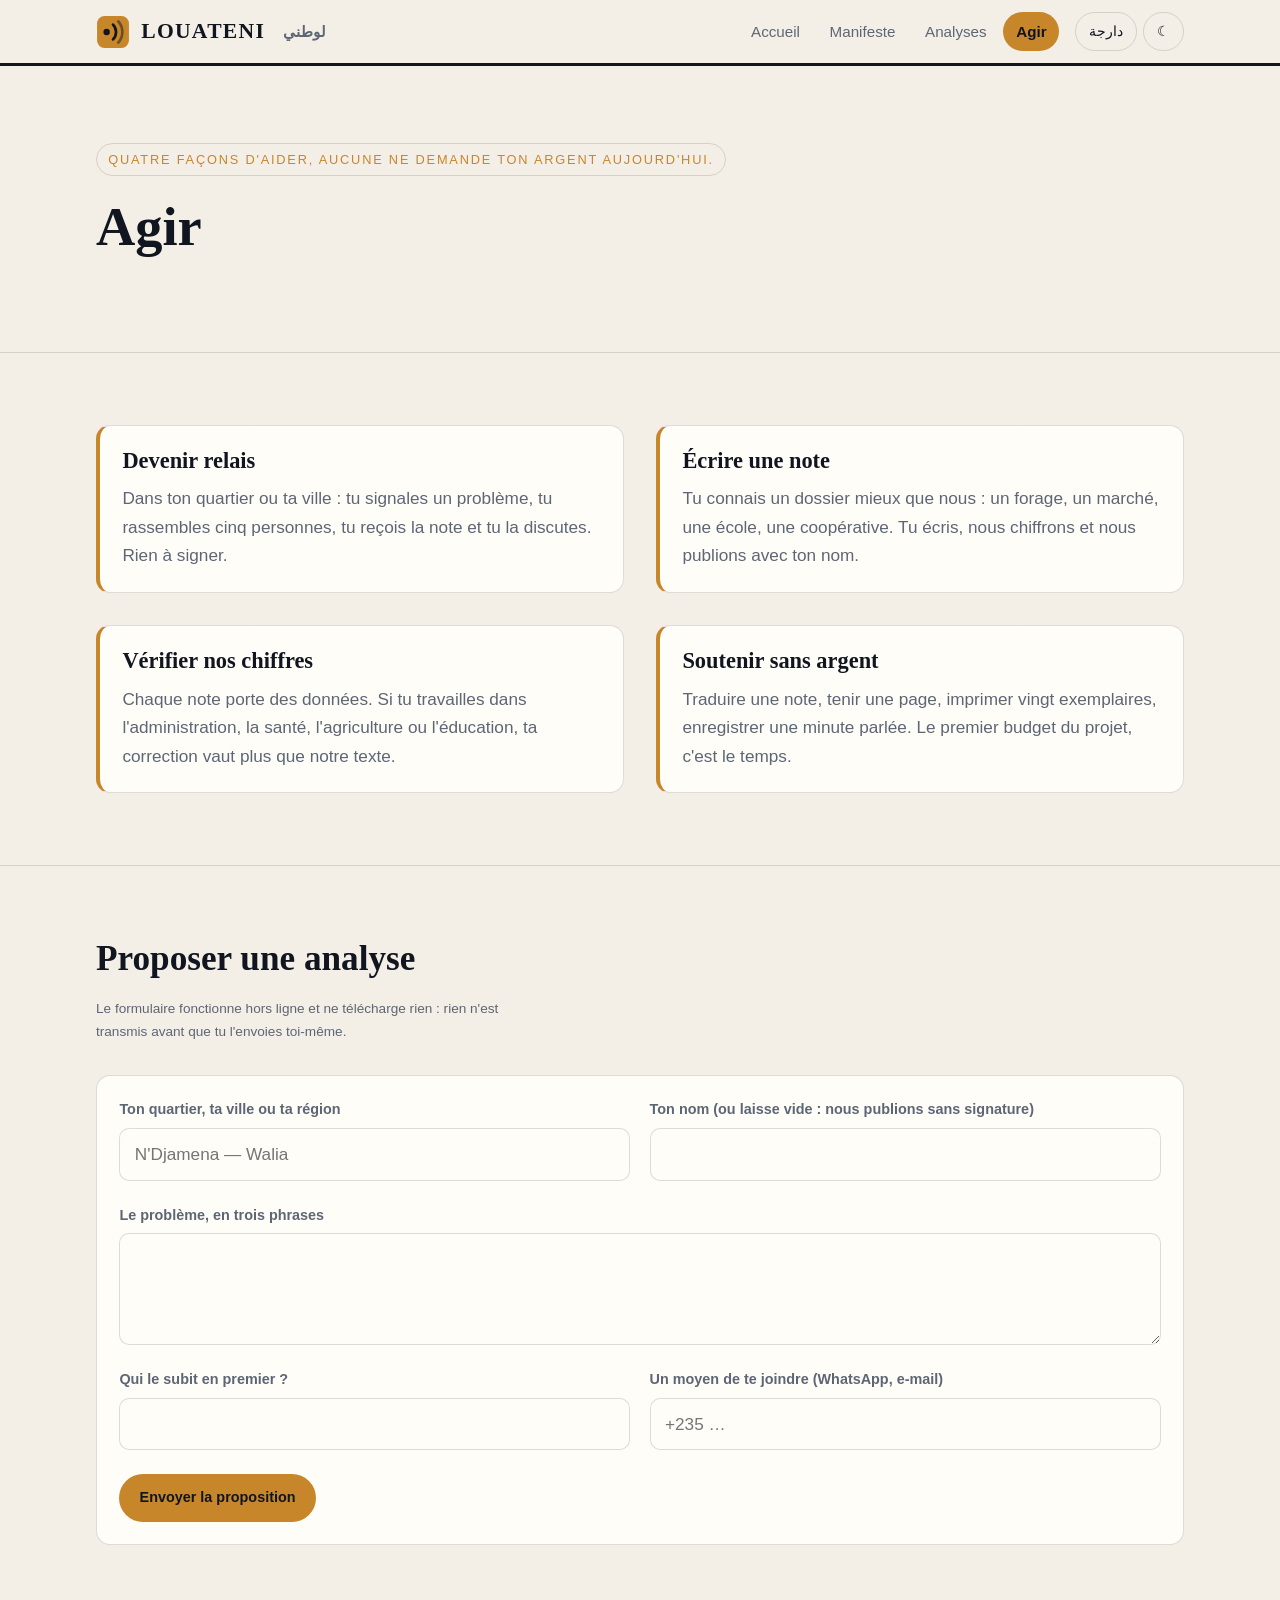
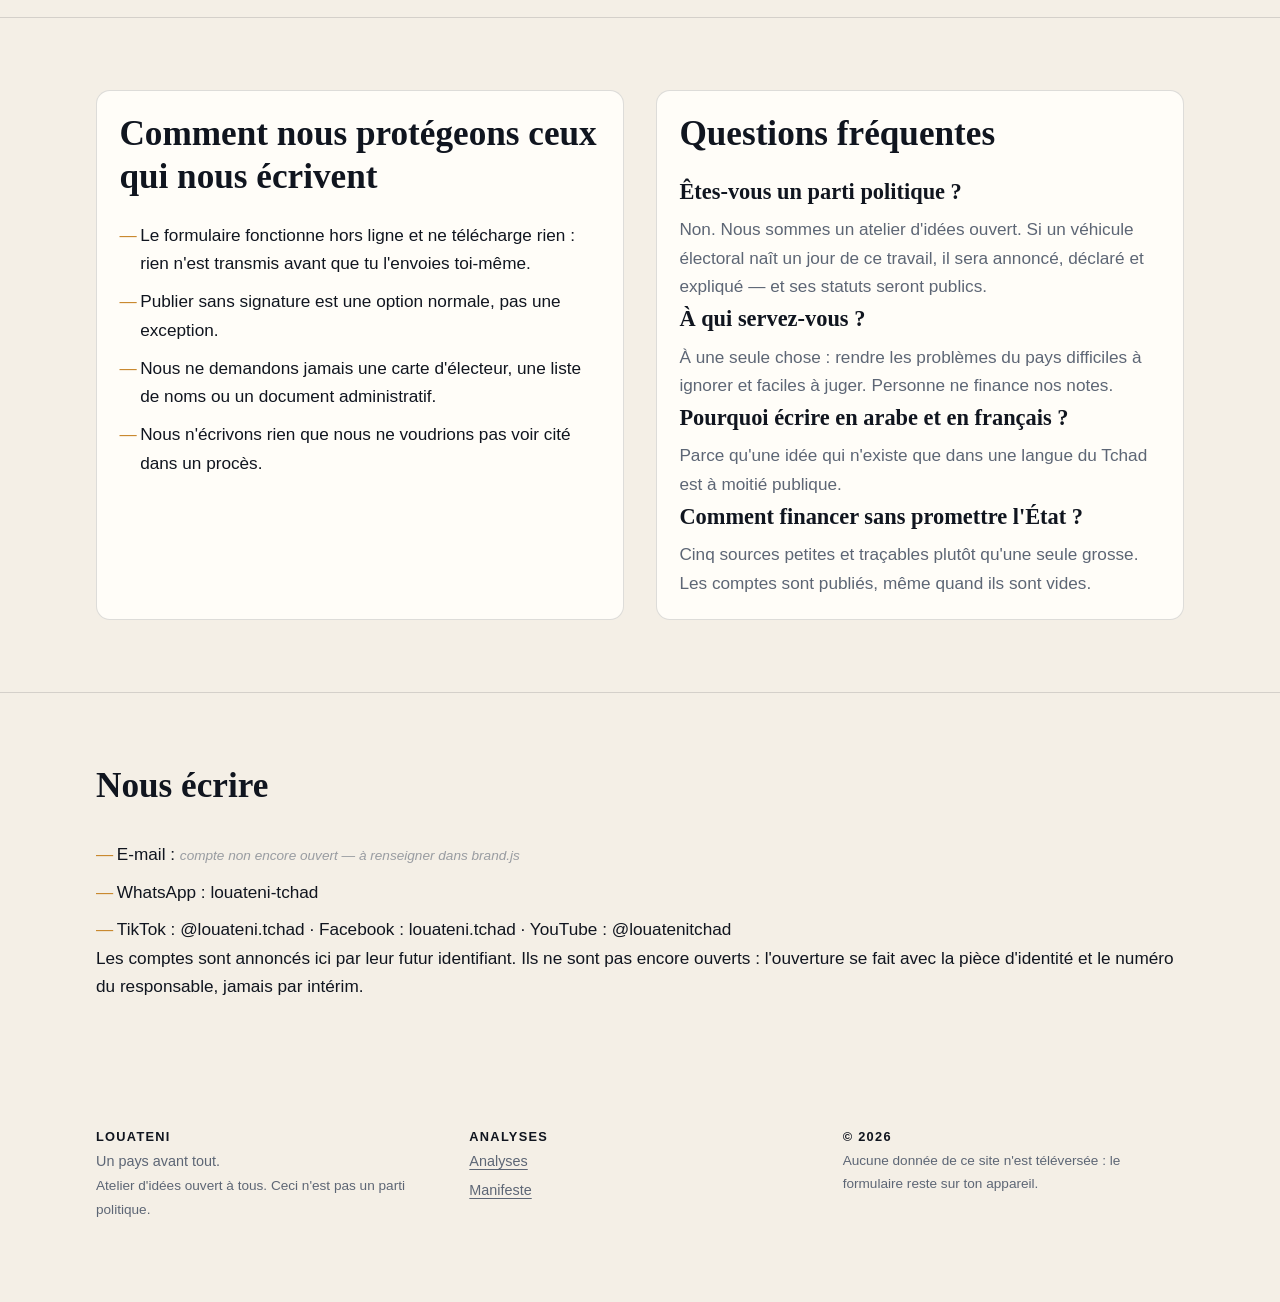
==== agir.html @ 52ccf1f4 "LOUATENI — atelier d'idées : site statique 3 langues, PWA hors ligne Pages : accueil, manifeste (10 " ====
<!DOCTYPE html>
<html lang="fr" dir="ltr">
<head>
<meta charset="utf-8">
<meta name="viewport" content="width=device-width, initial-scale=1">
<title>Agir — LOUATENI</title>
<meta name="description" content="Quatre façons d'aider un atelier d'idées, aucune ne demande ton argent aujourd'hui.">
<meta property="og:type" content="website">
<meta property="og:title" content="Agir — LOUATENI">
<meta property="og:description" content="Relais, écriture, vérification, temps.">
<meta property="og:image" content="assets/icon.svg">
<meta name="theme-color" content="#c8862b">
<link rel="icon" href="assets/icon.svg">
<link rel="manifest" href="manifest.webmanifest">
<link rel="stylesheet" href="styles.css">
</head>
<body>
<a class="skip" href="#main" data-i18n="skip">Aller au contenu</a>

<header class="masthead">
  <div class="wrap row">
    <a class="brandlink" href="index.html">
      <svg viewBox="0 0 64 64" aria-hidden="true"><rect x="2" y="2" width="60" height="60" rx="14" fill="#c8862b"/><circle cx="20" cy="32" r="6" fill="#10151f"/><path d="M32 18a20 20 0 0 1 0 28" stroke="#10151f" stroke-width="5" fill="none" stroke-linecap="round"/><path d="M42 12a30 30 0 0 1 0 40" stroke="#10151f" stroke-width="5" fill="none" stroke-linecap="round" opacity=".5"/></svg>
      <span class="name" data-brand="shortName">LOUATENI</span>
      <span class="arname" data-brand="nameAr">لوطني</span>
    </a>
    <nav class="main">
      <a href="index.html" data-i18n="nav.accueil">Accueil</a>
      <a href="manifeste.html" data-i18n="nav.manifeste">Manifeste</a>
      <a href="analyses.html" data-i18n="nav.analyses">Analyses</a>
      <a href="agir.html" aria-current="page" data-i18n="nav.agir">Agir</a>
    </nav>
    <div class="tools">
      <span class="offline-dot" title="hors ligne"></span>
      <button id="langBtn" type="button" aria-label="Changer de langue">ع</button>
      <button id="themeBtn" type="button" aria-label="Changer de thème">☾</button>
    </div>
  </div>
</header>

<main id="main">

  <div class="hero">
    <div class="wrap">
      <span class="kicker" data-i18n="agir.kicker">Quatre façons d'aider, aucune ne demande ton argent aujourd'hui.</span>
      <h1 data-i18n="agir.title">Agir</h1>
    </div>
  </div>

  <section>
    <div class="wrap">
      <div class="grid two">
        <div class="card pillar"><h3 data-i18n="agir.relay.title">Devenir relais</h3><p data-i18n="agir.relay.text">Dans ton quartier ou ta ville : tu signales un problème, tu rassembles cinq personnes, tu reçois la note et tu la discutes. Rien à signer.</p></div>
        <div class="card pillar"><h3 data-i18n="agir.auteur.title">Écrire une note</h3><p data-i18n="agir.auteur.text">Tu connais un dossier mieux que nous : un forage, un marché, une école, une coopérative. Tu écris, nous chiffrons et nous publions avec ton nom.</p></div>
        <div class="card pillar"><h3 data-i18n="agir.verif.title">Vérifier nos chiffres</h3><p data-i18n="agir.verif.text">Chaque note porte des données. Si tu travailles dans l'administration, la santé, l'agriculture ou l'éducation, ta correction vaut plus que notre texte.</p></div>
        <div class="card pillar"><h3 data-i18n="agir.cadeau.title">Soutenir sans argent</h3><p data-i18n="agir.cadeau.text">Traduire une note, tenir une page, imprimer vingt exemplaires, enregistrer une minute parlée. Le premier budget du projet, c'est le temps.</p></div>
      </div>
    </div>
  </section>

  <section>
    <div class="wrap">
      <div class="sectionhead">
        <h2 data-i18n="agir.form.title">Proposer une analyse</h2>
        <p class="meta" data-i18n="agir.sec.1">Le formulaire fonctionne hors ligne et ne télécharge rien.</p>
      </div>

      <form id="leadForm" class="card">
        <div class="formgrid">
          <div class="field">
            <label for="lieu" data-i18n="agir.form.local">Ton quartier, ta ville ou ta région</label>
            <input id="lieu" name="lieu" required autocomplete="off" placeholder="N'Djamena — Walia">
          </div>
          <div class="field">
            <label for="nom" data-i18n="agir.form.name">Ton nom (ou laisse vide)</label>
            <input id="nom" name="nom" autocomplete="name">
          </div>
        </div>
        <div class="field">
          <label for="probleme" data-i18n="agir.form.problem">Le problème, en trois phrases</label>
          <textarea id="probleme" name="probleme" required></textarea>
        </div>
        <div class="formgrid">
          <div class="field">
            <label for="qui" data-i18n="agir.form.who">Qui le subit en premier ?</label>
            <input id="qui" name="qui" required>
          </div>
          <div class="field">
            <label for="contact" data-i18n="agir.form.contact">Un moyen de te joindre</label>
            <input id="contact" name="contact" required placeholder="+235 …">
          </div>
        </div>
        <p><button class="btn btn-primary" type="submit" data-i18n="agir.form.submit">Envoyer la proposition</button></p>

        <div class="notice" id="leadOk">
          <p data-i18n="agir.form.ok">Enregistré sur ton appareil.</p>
          <p><button class="btn" type="button" id="copyLead" data-i18n="agir.form.copy">Copier le message prêt à envoyer</button></p>
        </div>
      </form>
    </div>
  </section>

  <section>
    <div class="wrap grid two">
      <div class="card">
        <h2 data-i18n="agir.sec.title">Comment nous protégeons ceux qui nous écrivent</h2>
        <ul class="list-clean">
          <li data-i18n="agir.sec.1">Le formulaire fonctionne hors ligne et ne télécharge rien.</li>
          <li data-i18n="agir.sec.2">Publier sans signature est une option normale, pas une exception.</li>
          <li data-i18n="agir.sec.3">Nous ne demandons jamais une carte d'électeur, une liste de noms ou un document administratif.</li>
          <li data-i18n="agir.sec.4">Nous n'écrivons rien que nous ne voudrions pas voir cité dans un procès.</li>
        </ul>
      </div>
      <div class="card">
        <h2 data-i18n="agir.faq.title">Questions fréquentes</h2>
        <h3 data-i18n="agir.faq.q1">Êtes-vous un parti politique ?</h3><p data-i18n="agir.faq.a1">Non.</p>
        <h3 data-i18n="agir.faq.q2">À qui servez-vous ?</h3><p data-i18n="agir.faq.a2">À une seule chose.</p>
        <h3 data-i18n="agir.faq.q3">Pourquoi écrire en arabe et en français ?</h3><p data-i18n="agir.faq.a3">Parce qu'une idée qui n'existe que dans une langue du Tchad est à moitié publique.</p>
        <h3 data-i18n="agir.faq.q4">Comment financer sans promettre l'État ?</h3><p data-i18n="agir.faq.a4">Cinq sources petites et traçables.</p>
      </div>
    </div>
  </section>

  <section>
    <div class="wrap">
      <div class="sectionhead"><h2 data-i18n="agir.contact.title">Nous écrire</h2></div>
      <ul class="list-clean">
        <li><span data-i18n="agir.contact.mail">E-mail</span> : <a data-brand-href="contact.email" href="mailto:"><span data-brand="contact.email"></span></a></li>
        <li>WhatsApp : <span data-brand="handles.whatsapp_channel">@louateni-tchad</span></li>
        <li>TikTok : <span data-brand="handles.tiktok"></span> · Facebook : <span data-brand="handles.facebook"></span> · YouTube : <span data-brand="handles.youtube"></span></li>
      </ul>
      <p class="fine">Les comptes sont annoncés ici par leur futur identifiant. Ils ne sont pas encore ouverts : l'ouverture se fait avec la pièce d'identité et le numéro du responsable, jamais par intérim.</p>
    </div>
  </section>

</main>

<footer class="foot">
  <div class="wrap cols">
    <div><h4 data-brand="shortName">LOUATENI</h4><p><span data-brand="tagline">Un pays avant tout.</span><br><span class="meta" data-brand="phase"></span></p></div>
    <div><h4 data-i18n="nav.analyses">Analyses</h4><ul><li><a href="analyses.html" data-i18n="nav.analyses">Analyses</a></li><li><a href="manifeste.html" data-i18n="nav.manifeste">Manifeste</a></li></ul></div>
    <div><h4>© <span id="year">2026</span></h4><p class="meta">Aucune donnée de ce site n'est téléversée : le formulaire reste sur ton appareil.</p></div>
  </div>
</footer>

<div class="installbar" id="installBar">
  <span data-i18n="install.text">Installer LOUATENI sur ton téléphone — le site marche ensuite hors ligne.</span>
  <button id="installGo" type="button" data-i18n="install.go">Installer</button>
  <button id="installNo" class="dismiss" type="button" data-i18n="install.later">Plus tard</button>
</div>

<script src="brand.js"></script>
<script src="i18n.js"></script>
<script src="darija.js"></script>
<script src="content.js"></script>
<script src="app.js"></script>
</body>
</html>
---- styles.css ----
/* ============================================================
   LOUATENI — feuille de style unique, sans dépendance externe.
   3 couleurs + 2 neutres. Pas de framework, pas de police
   téléchargée (le site doit marcher en 2G et hors ligne).
   ============================================================ */

:root {
  --ink: #10151f;
  --ochre: #c8862b;
  --sand: #f4efe6;

  --bg: var(--sand);
  --fg: var(--ink);
  --muted: #5d6675;
  --line: rgba(16, 21, 31, .14);
  --card: #fffdf8;
  --accent: var(--ochre);
  --accent-ink: #10151f;

  --radius: 14px;
  --maxw: 68rem;
  --gap: clamp(1rem, 2.5vw, 2rem);

  --font: "Segoe UI", Roboto, "Helvetica Neue", Arial, "Noto Sans Arabic", "Traditional Arabic", sans-serif;
  --serif: Georgia, "Times New Roman", "Noto Serif Arabic", serif;
}

html[data-theme="dark"] {
  --bg: #0d1118;
  --fg: #ece7dd;
  --muted: #98a2b3;
  --line: rgba(236, 231, 221, .16);
  --card: #151b25;
  --accent: #e0a54a;
  --accent-ink: #10151f;
}

* { box-sizing: border-box }

html { -webkit-text-size-adjust: 100% }

body {
  margin: 0;
  background: var(--bg);
  color: var(--fg);
  font-family: var(--font);
  font-size: clamp(1rem, .96rem + .3vw, 1.075rem);
  line-height: 1.65;
  overflow-wrap: break-word;
}

[dir="rtl"] body { letter-spacing: 0 }

h1, h2, h3, h4 { font-family: var(--serif); line-height: 1.2; margin: 0 0 .5em; font-weight: 600 }
h1 { font-size: clamp(2rem, 1.4rem + 3vw, 3.4rem) }
h2 { font-size: clamp(1.5rem, 1.2rem + 1.6vw, 2.2rem) }
h3 { font-size: clamp(1.15rem, 1.05rem + .6vw, 1.4rem) }
p { margin: 0 0 1rem }
a { color: inherit; text-decoration-thickness: 1px; text-underline-offset: 3px }
a:hover { color: var(--accent) }
img, svg { max-width: 100%; height: auto }

:focus-visible { outline: 3px solid var(--accent); outline-offset: 2px }

.wrap { width: min(100% - 2rem, var(--maxw)); margin-inline: auto }
.skip {
  position: absolute; inset-inline-start: .5rem; top: -3rem;
  background: var(--fg); color: var(--bg); padding: .5rem .9rem; z-index: 99;
}
.skip:focus { top: .5rem }

/* ---------- entête ---------- */
.masthead {
  border-bottom: 3px solid var(--fg);
  background: var(--bg);
  position: sticky; top: 0; z-index: 20;
}
.masthead .row {
  display: flex; align-items: center; gap: 1rem;
  padding: .75rem 0; flex-wrap: wrap;
}
.brandlink { display: flex; align-items: center; gap: .7rem; text-decoration: none; font-weight: 700 }
.brandlink svg { width: 34px; height: 34px; flex: none }
.brandlink .name { font-family: var(--serif); font-size: 1.35rem; letter-spacing: .06em }
.brandlink .arname { font-size: .95rem; color: var(--muted); margin-inline-start: .4rem }

nav.main { margin-inline-start: auto; display: flex; gap: .25rem; flex-wrap: wrap }
nav.main a {
  text-decoration: none; padding: .45rem .8rem; border-radius: 999px;
  font-size: .95rem; color: var(--muted);
}
nav.main a:hover { color: var(--fg); background: var(--line) }
nav.main a[aria-current="page"] { color: var(--accent-ink); background: var(--accent); font-weight: 600 }

.tools { display: flex; gap: .4rem }
.tools button, .btn {
  font: inherit; cursor: pointer; border: 1px solid var(--line);
  background: transparent; color: var(--fg);
  padding: .4rem .8rem; border-radius: 999px; font-size: .9rem;
}
.tools button:hover, .btn:hover { border-color: var(--accent) }
.btn-primary {
  background: var(--accent); color: var(--accent-ink); border-color: transparent;
  font-weight: 700; padding: .7rem 1.2rem;
}
.btn-primary:hover { filter: brightness(1.06) }

/* ---------- hero ---------- */
.hero { padding: clamp(2.5rem, 6vw, 5rem) 0 clamp(2rem, 5vw, 4rem); border-bottom: 1px solid var(--line) }
.kicker {
  display: inline-block; font-size: .8rem; letter-spacing: .14em; text-transform: uppercase;
  color: var(--accent); border: 1px solid var(--line); padding: .3rem .7rem; border-radius: 999px;
  margin-bottom: 1.2rem;
}
[dir="rtl"] .kicker { letter-spacing: 0 }
.hero h1 { max-width: 24ch }
.hero .lede { max-width: 62ch; font-size: 1.15rem; color: var(--muted) }
.hero .cta { display: flex; gap: .7rem; flex-wrap: wrap; margin-top: 1.6rem }
.hero .fine { margin-top: 1.6rem; font-size: .9rem; color: var(--muted); border-inline-start: 3px solid var(--accent); padding-inline-start: .9rem }

/* ---------- sections ---------- */
section { padding: clamp(2.5rem, 6vw, 4.5rem) 0; border-bottom: 1px solid var(--line) }
section:last-of-type { border-bottom: 0 }
.sectionhead { margin-bottom: 2rem }
.sectionhead p { color: var(--muted); max-width: 60ch }

.grid { display: grid; gap: var(--gap) }
.grid.two { grid-template-columns: repeat(auto-fit, minmax(min(100%, 26rem), 1fr)) }
.grid.three { grid-template-columns: repeat(auto-fit, minmax(min(100%, 19rem), 1fr)) }

.card {
  background: var(--card); border: 1px solid var(--line); border-radius: var(--radius);
  padding: 1.4rem; display: flex; flex-direction: column; gap: .35rem;
}
.card h3, .card h4 { margin-bottom: .25rem }
.card p { margin: 0; color: var(--muted) }
.card .num { font-family: var(--serif); font-size: 2.4rem; color: var(--accent); line-height: 1 }

.pillar { border-inline-start: 4px solid var(--accent) }
.pillar .q { font-style: italic; color: var(--fg) }

/* ---------- manifeste ---------- */
.manifesto { counter-reset: pt; list-style: none; padding: 0; margin: 0; display: grid; gap: 1rem }
.manifesto li {
  counter-increment: pt; display: grid; grid-template-columns: 2.6rem 1fr; gap: .9rem;
  padding: 1rem 1.1rem; background: var(--card); border: 1px solid var(--line); border-radius: var(--radius);
}
.manifesto li::before {
  content: counter(pt); font-family: var(--serif); font-size: 1.5rem; color: var(--accent); line-height: 1;
}
.manifesto li p { margin: 0 }

/* ---------- notes & lecteur ---------- */
.searchbar { display: flex; gap: .6rem; flex-wrap: wrap; margin-bottom: 1rem }
.searchbar input, .field input, .field textarea, .field select {
  font: inherit; padding: .7rem .9rem; border: 1px solid var(--line);
  border-radius: 10px; background: var(--card); color: var(--fg); width: 100%;
}
.searchbar input { flex: 1 1 18rem }

.chips { display: flex; gap: .4rem; flex-wrap: wrap }
.chip {
  border: 1px solid var(--line); background: transparent; color: var(--muted);
  padding: .35rem .8rem; border-radius: 999px; font-size: .85rem; cursor: pointer;
}
.chip[aria-pressed="true"] { background: var(--fg); color: var(--bg); border-color: transparent }

.notecard { cursor: pointer; text-align: start; font: inherit; color: inherit }
.notecard:hover { border-color: var(--accent) }
.tag { font-size: .75rem; letter-spacing: .1em; text-transform: uppercase; color: var(--accent) }
[dir="rtl"] .tag { letter-spacing: 0 }
.meta { font-size: .85rem; color: var(--muted) }
.is-empty { opacity: .6; font-style: italic }
.badge-draft {
  font-size: .75rem; padding: .2rem .6rem; border-radius: 999px;
  background: rgba(200, 134, 43, .16); color: var(--accent); border: 1px solid var(--line);
}

.reader { display: none }
.reader.is-open { display: block }
.reader h1 { font-size: clamp(1.7rem, 1.3rem + 2vw, 2.6rem); max-width: 30ch }
.reader .block { margin-bottom: 2rem }
.reader .block > h2 { font-size: 1.2rem; color: var(--accent); border-bottom: 1px solid var(--line); padding-bottom: .4rem }
.reader .options { display: grid; gap: 1rem; grid-template-columns: repeat(auto-fit, minmax(min(100%, 17rem), 1fr)) }
.reader .options .card h4 { font-size: 1rem }
.reader .cost { font-size: .9rem; color: var(--muted); border-inline-start: 3px solid var(--line); padding-inline-start: .7rem; margin-top: .5rem }
table.figures { width: 100%; border-collapse: collapse; font-size: .95rem }
table.figures th, table.figures td { text-align: start; padding: .6rem .5rem; border-bottom: 1px solid var(--line); vertical-align: top }
table.figures th { color: var(--muted); font-weight: 600; font-size: .85rem; text-transform: uppercase; letter-spacing: .06em }
[dir="rtl"] table.figures th { text-transform: none; letter-spacing: 0 }
.pending { font-family: var(--serif); color: var(--accent) }
ul.sources { padding-inline-start: 1.1rem; color: var(--muted); font-size: .92rem }

/* ---------- formulaire ---------- */
.field { display: grid; gap: .35rem; margin-bottom: 1.1rem }
.field label { font-size: .9rem; color: var(--muted); font-weight: 600 }
.field textarea { min-height: 7rem; resize: vertical }
.formgrid { display: grid; gap: 0 1.2rem; grid-template-columns: repeat(auto-fit, minmax(min(100%, 20rem), 1fr)) }
.notice {
  display: none; margin-top: 1rem; padding: 1rem; border-radius: var(--radius);
  background: rgba(200, 134, 43, .12); border: 1px solid var(--accent); color: var(--fg);
}
.notice.is-on { display: block }

/* ---------- bande / pied ---------- */
.band { background: var(--fg); color: var(--bg); padding: clamp(2rem, 5vw, 3.5rem) 0; border: 0 }
.band h2 { max-width: 24ch }
.band p { color: rgba(244, 239, 230, .8); max-width: 60ch }
.band .btn-primary { color: var(--accent-ink) }
.band a { color: #fff }

footer.foot { padding: 2.5rem 0 4rem; font-size: .9rem; color: var(--muted) }
footer.foot .cols { display: grid; gap: var(--gap); grid-template-columns: repeat(auto-fit, minmax(min(100%, 16rem), 1fr)) }
footer.foot ul { list-style: none; padding: 0; margin: 0; display: grid; gap: .3rem }
footer.foot h4 { font-family: var(--font); font-size: .8rem; text-transform: uppercase; letter-spacing: .1em; color: var(--fg) }
[dir="rtl"] footer.foot h4 { text-transform: none; letter-spacing: 0 }

/* ---------- bannière install / hors ligne ---------- */
.installbar {
  position: fixed; inset-inline: 0; bottom: 0; z-index: 30; display: none;
  gap: .8rem; align-items: center; justify-content: center; flex-wrap: wrap;
  padding: .8rem 1rem; background: var(--fg); color: var(--bg); font-size: .9rem;
}
.installbar.is-on { display: flex }
.installbar button { font: inherit; cursor: pointer; border: 0; border-radius: 999px; padding: .45rem 1rem; background: var(--accent); color: var(--accent-ink); font-weight: 700 }
.installbar .dismiss { background: transparent; color: var(--bg); border: 1px solid rgba(255,255,255,.3) }
.offline-dot { display: none; width: 9px; height: 9px; border-radius: 50%; background: var(--accent) }
body.is-offline .offline-dot { display: inline-block }

/* ---------- divers ---------- */
.rule { border: 0; border-top: 1px solid var(--line); margin: 2rem 0 }
.list-clean { list-style: none; padding: 0; margin: 0; display: grid; gap: .6rem }
.list-clean li { padding-inline-start: 1.3rem; position: relative }
.list-clean li::before { content: "—"; position: absolute; inset-inline-start: 0; color: var(--accent) }
mark { background: rgba(200, 134, 43, .3); color: inherit; padding: 0 .15em }

@media print {
  .masthead, .tools, .installbar, .cta, .searchbar, .chips { display: none !important }
  body { background: #fff; color: #000; font-size: 11pt }
  .reader.is-open { display: block }
  section { padding: 1rem 0; border: 0 }
}

@media (prefers-reduced-motion: reduce) { * { animation: none !important; transition: none !important } }
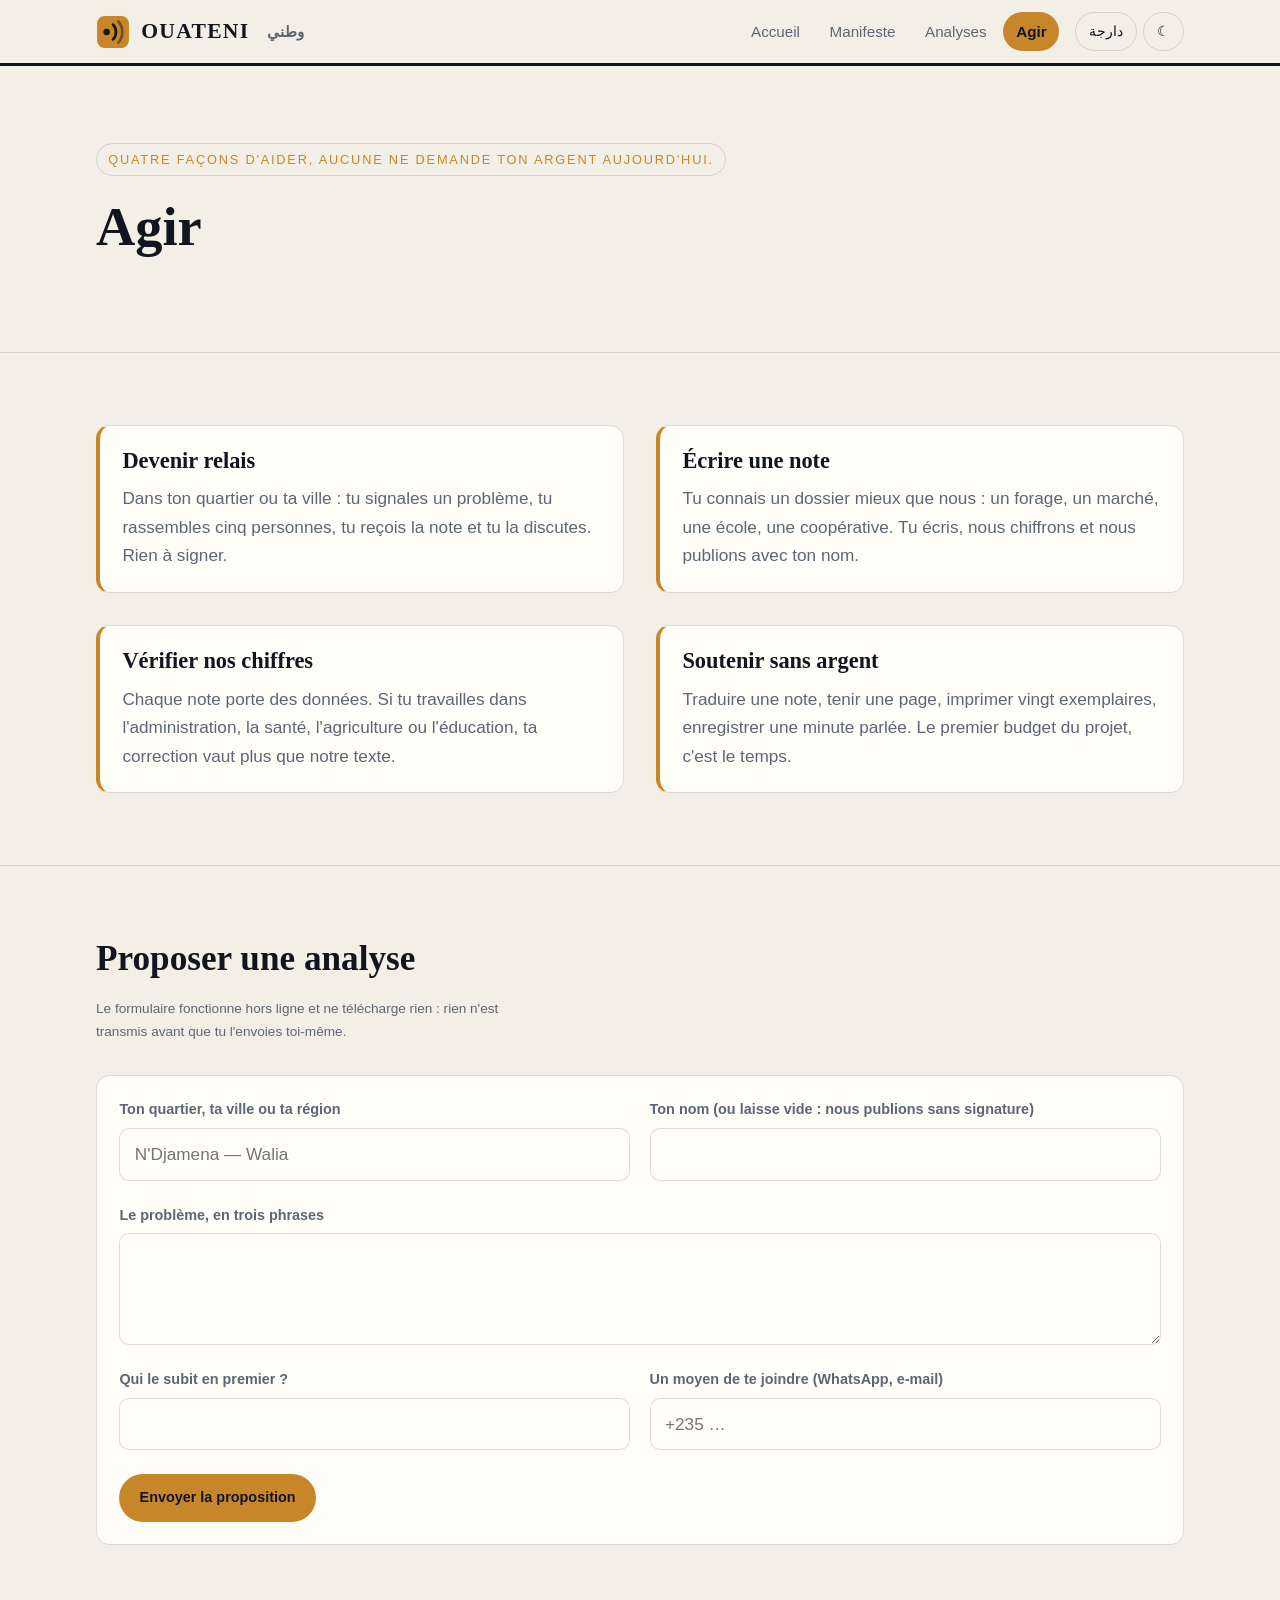
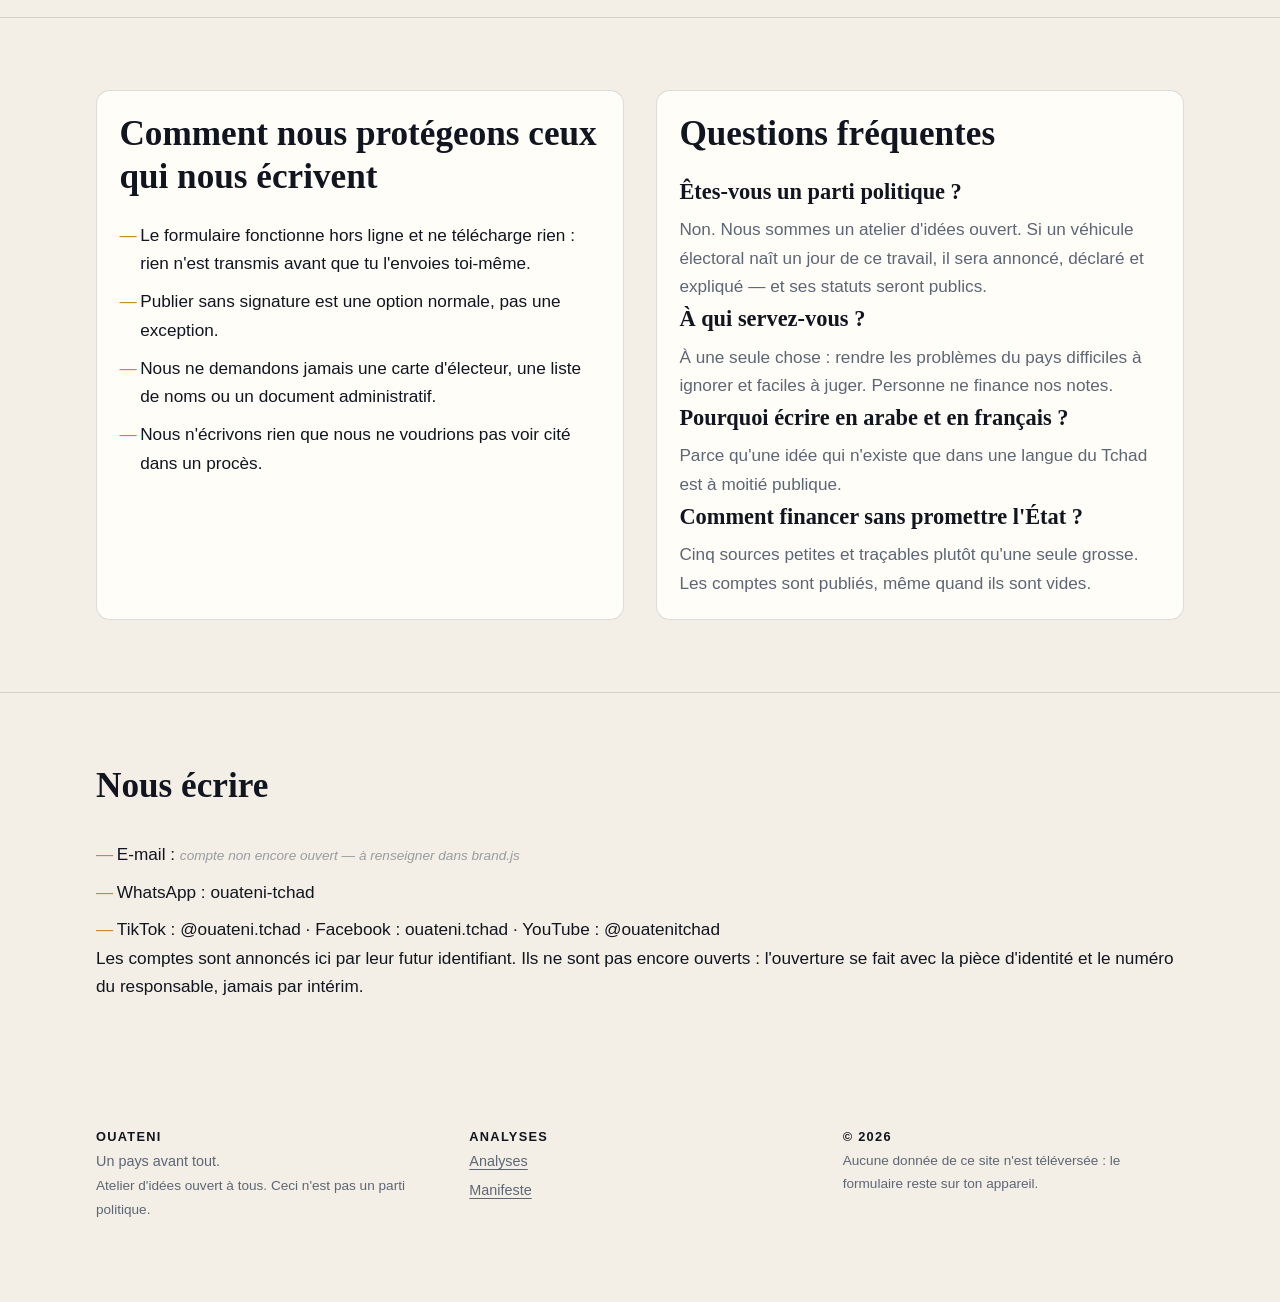
==== commit 1fe21a37: "marque: OUATENI (waṭanī / وطني) + icônes PNG pour le PWA et les réseaux" ====
--- a/agir.html
+++ b/agir.html
@@ -3,14 +3,16 @@
 <head>
 <meta charset="utf-8">
 <meta name="viewport" content="width=device-width, initial-scale=1">
-<title>Agir — LOUATENI</title>
+<title>Agir — OUATENI</title>
 <meta name="description" content="Quatre façons d'aider un atelier d'idées, aucune ne demande ton argent aujourd'hui.">
 <meta property="og:type" content="website">
-<meta property="og:title" content="Agir — LOUATENI">
+<meta property="og:title" content="Agir — OUATENI">
 <meta property="og:description" content="Relais, écriture, vérification, temps.">
-<meta property="og:image" content="assets/icon.svg">
+<meta property="og:image" content="assets/icon-512.png">
+<meta property="og:image:alt" content="OUATENI - وطني">
 <meta name="theme-color" content="#c8862b">
 <link rel="icon" href="assets/icon.svg">
+<link rel="apple-touch-icon" href="assets/apple-touch-icon-180.png">
 <link rel="manifest" href="manifest.webmanifest">
 <link rel="stylesheet" href="styles.css">
 </head>
@@ -21,8 +23,8 @@
   <div class="wrap row">
     <a class="brandlink" href="index.html">
       <svg viewBox="0 0 64 64" aria-hidden="true"><rect x="2" y="2" width="60" height="60" rx="14" fill="#c8862b"/><circle cx="20" cy="32" r="6" fill="#10151f"/><path d="M32 18a20 20 0 0 1 0 28" stroke="#10151f" stroke-width="5" fill="none" stroke-linecap="round"/><path d="M42 12a30 30 0 0 1 0 40" stroke="#10151f" stroke-width="5" fill="none" stroke-linecap="round" opacity=".5"/></svg>
-      <span class="name" data-brand="shortName">LOUATENI</span>
-      <span class="arname" data-brand="nameAr">لوطني</span>
+      <span class="name" data-brand="shortName">OUATENI</span>
+      <span class="arname" data-brand="nameAr">وطني</span>
     </a>
     <nav class="main">
       <a href="index.html" data-i18n="nav.accueil">Accueil</a>
@@ -126,7 +128,7 @@
       <div class="sectionhead"><h2 data-i18n="agir.contact.title">Nous écrire</h2></div>
       <ul class="list-clean">
         <li><span data-i18n="agir.contact.mail">E-mail</span> : <a data-brand-href="contact.email" href="mailto:"><span data-brand="contact.email"></span></a></li>
-        <li>WhatsApp : <span data-brand="handles.whatsapp_channel">@louateni-tchad</span></li>
+        <li>WhatsApp : <span data-brand="handles.whatsapp_channel">@ouateni-tchad</span></li>
         <li>TikTok : <span data-brand="handles.tiktok"></span> · Facebook : <span data-brand="handles.facebook"></span> · YouTube : <span data-brand="handles.youtube"></span></li>
       </ul>
       <p class="fine">Les comptes sont annoncés ici par leur futur identifiant. Ils ne sont pas encore ouverts : l'ouverture se fait avec la pièce d'identité et le numéro du responsable, jamais par intérim.</p>
@@ -137,14 +139,14 @@
 
 <footer class="foot">
   <div class="wrap cols">
-    <div><h4 data-brand="shortName">LOUATENI</h4><p><span data-brand="tagline">Un pays avant tout.</span><br><span class="meta" data-brand="phase"></span></p></div>
+    <div><h4 data-brand="shortName">OUATENI</h4><p><span data-brand="tagline">Un pays avant tout.</span><br><span class="meta" data-brand="phase"></span></p></div>
     <div><h4 data-i18n="nav.analyses">Analyses</h4><ul><li><a href="analyses.html" data-i18n="nav.analyses">Analyses</a></li><li><a href="manifeste.html" data-i18n="nav.manifeste">Manifeste</a></li></ul></div>
     <div><h4>© <span id="year">2026</span></h4><p class="meta">Aucune donnée de ce site n'est téléversée : le formulaire reste sur ton appareil.</p></div>
   </div>
 </footer>
 
 <div class="installbar" id="installBar">
-  <span data-i18n="install.text">Installer LOUATENI sur ton téléphone — le site marche ensuite hors ligne.</span>
+  <span data-i18n="install.text">Installer OUATENI sur ton téléphone — le site marche ensuite hors ligne.</span>
   <button id="installGo" type="button" data-i18n="install.go">Installer</button>
   <button id="installNo" class="dismiss" type="button" data-i18n="install.later">Plus tard</button>
 </div>
--- a/styles.css
+++ b/styles.css
@@ -1,5 +1,5 @@
 /* ============================================================
-   LOUATENI — feuille de style unique, sans dépendance externe.
+   OUATENI — feuille de style unique, sans dépendance externe.
    3 couleurs + 2 neutres. Pas de framework, pas de police
    téléchargée (le site doit marcher en 2G et hors ligne).
    ============================================================ */
